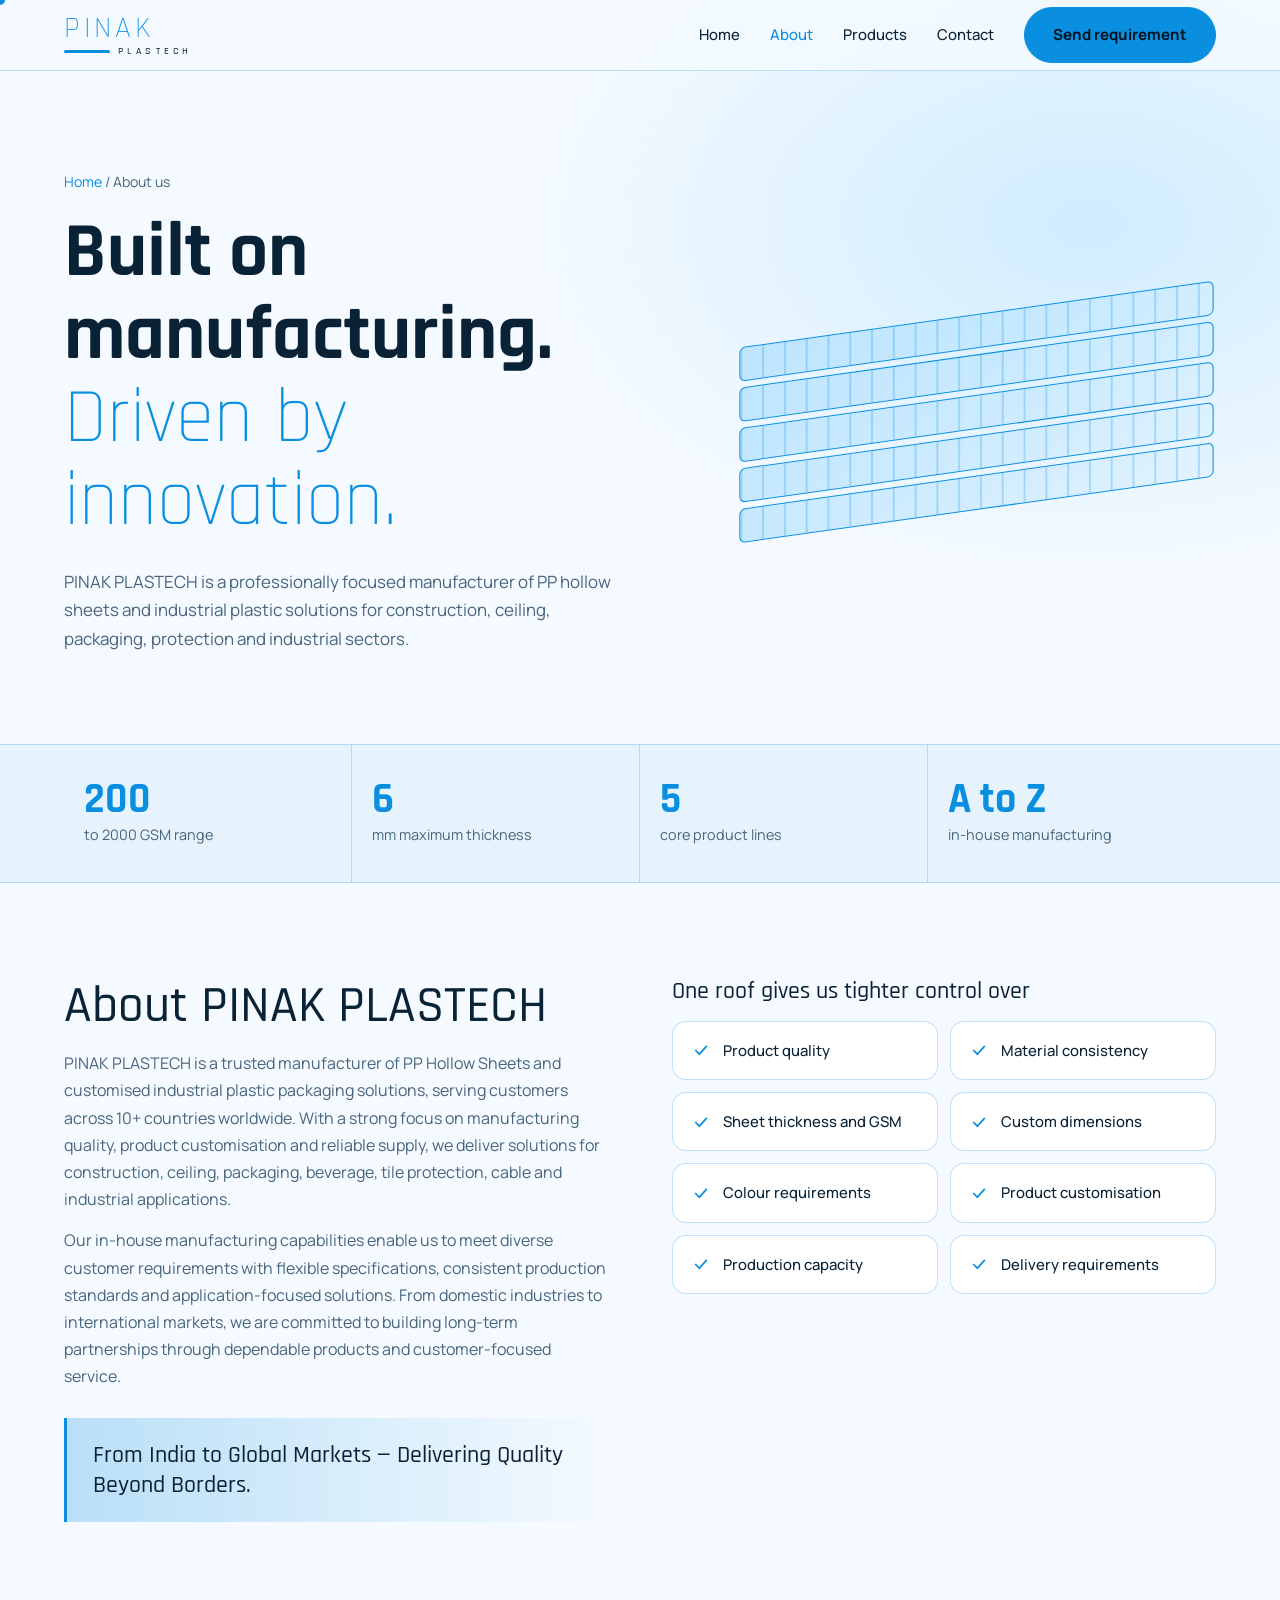
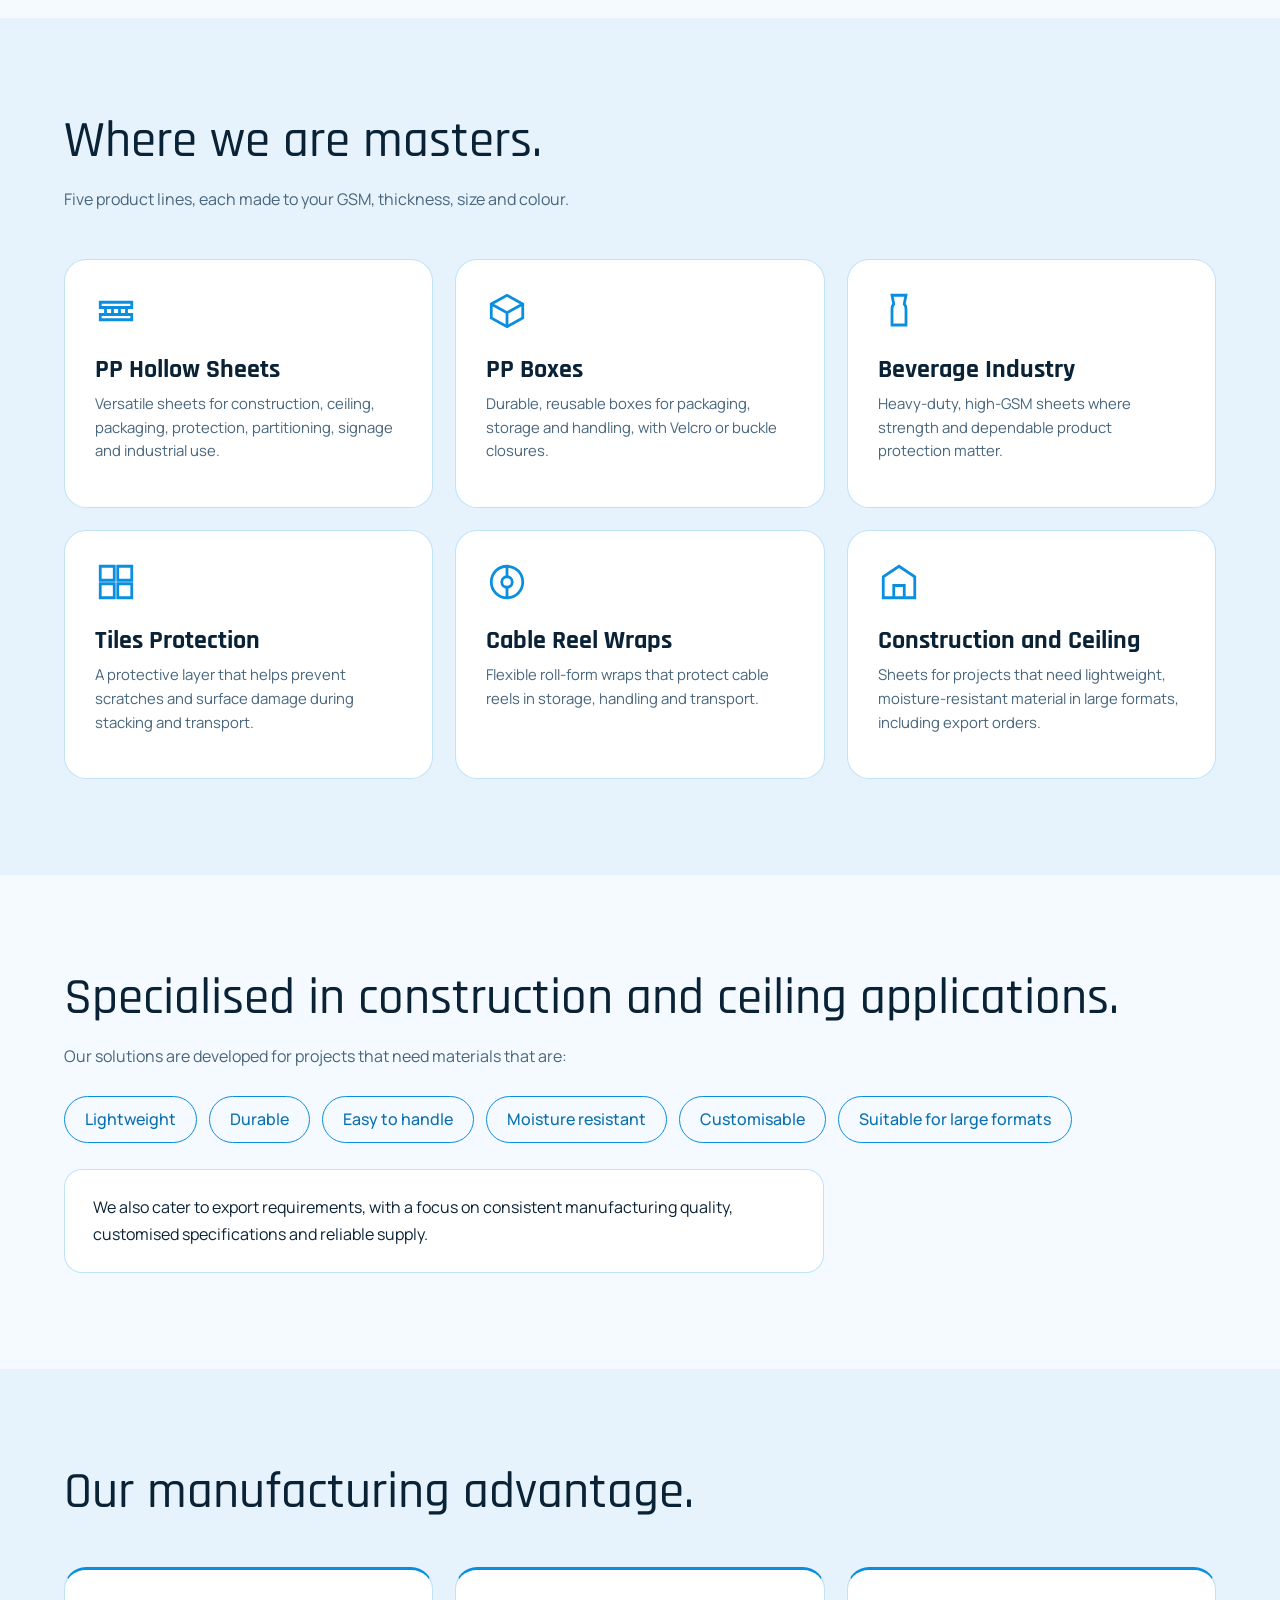
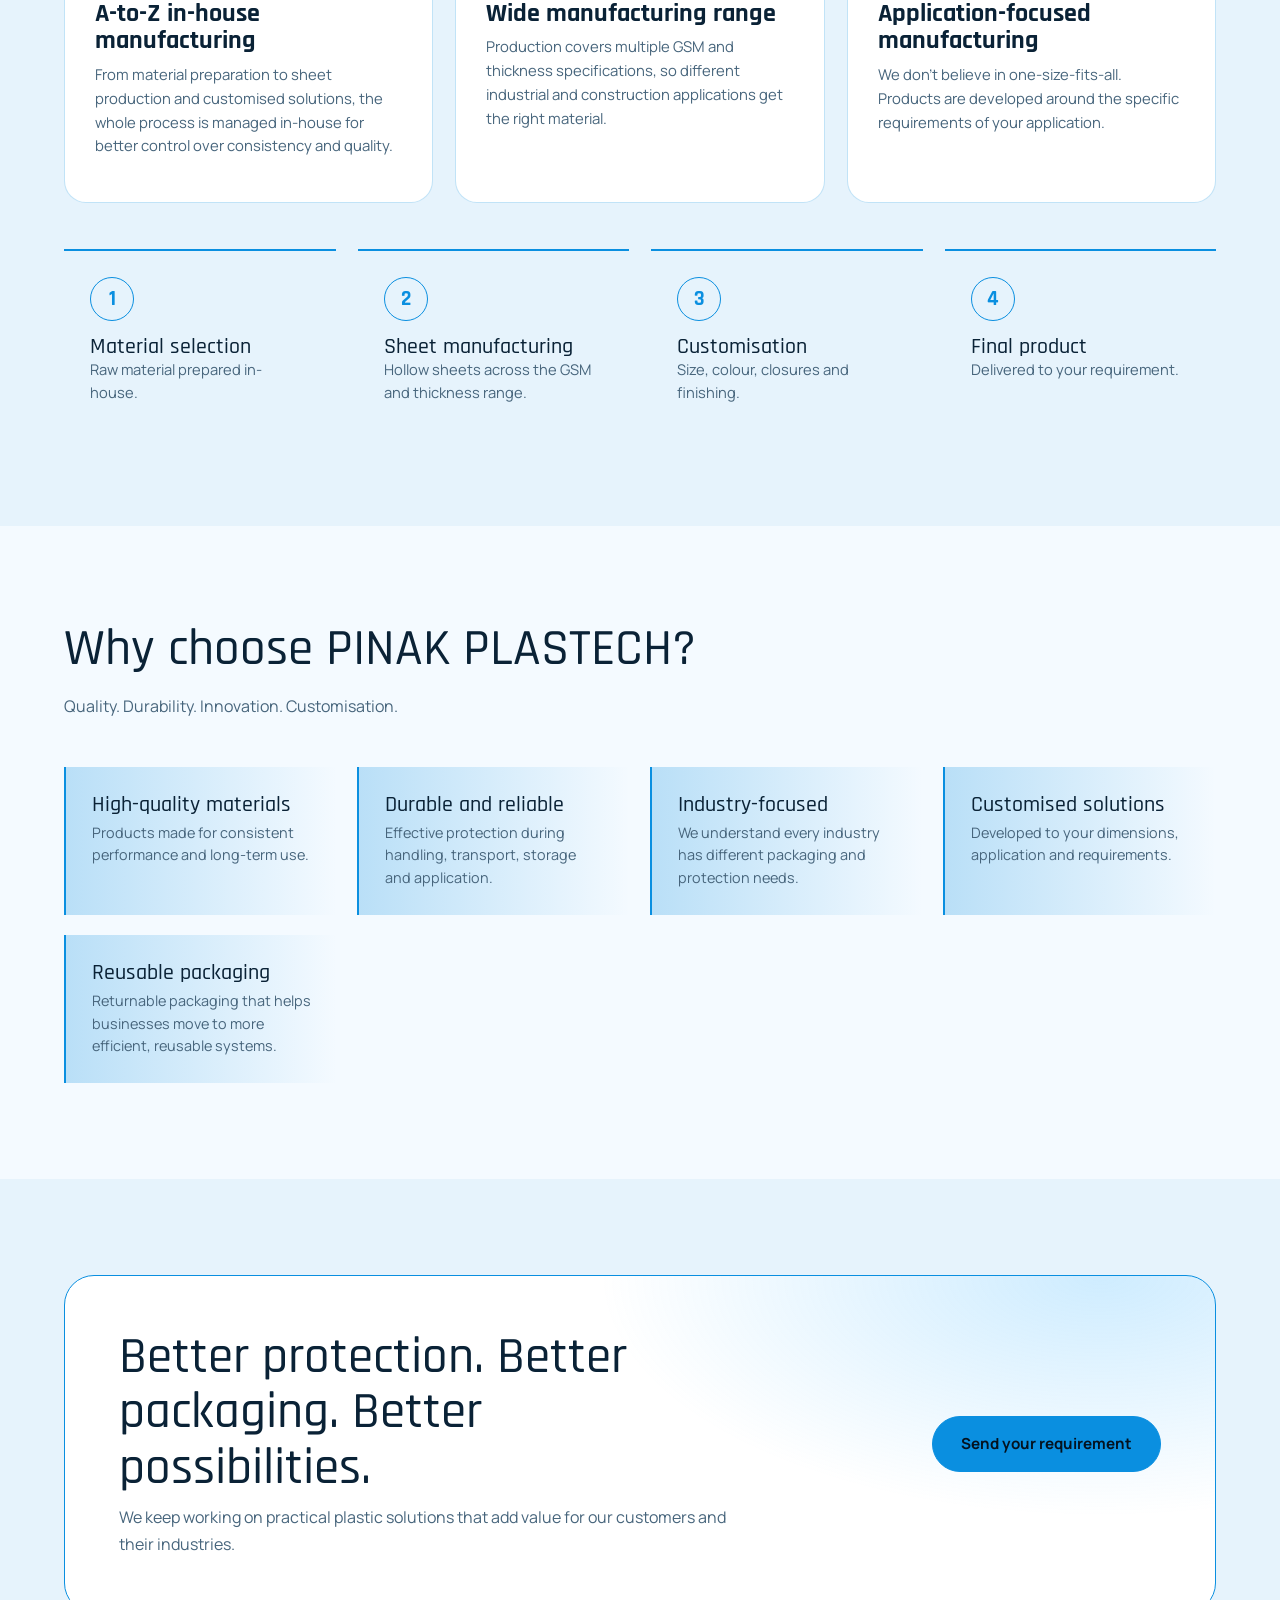
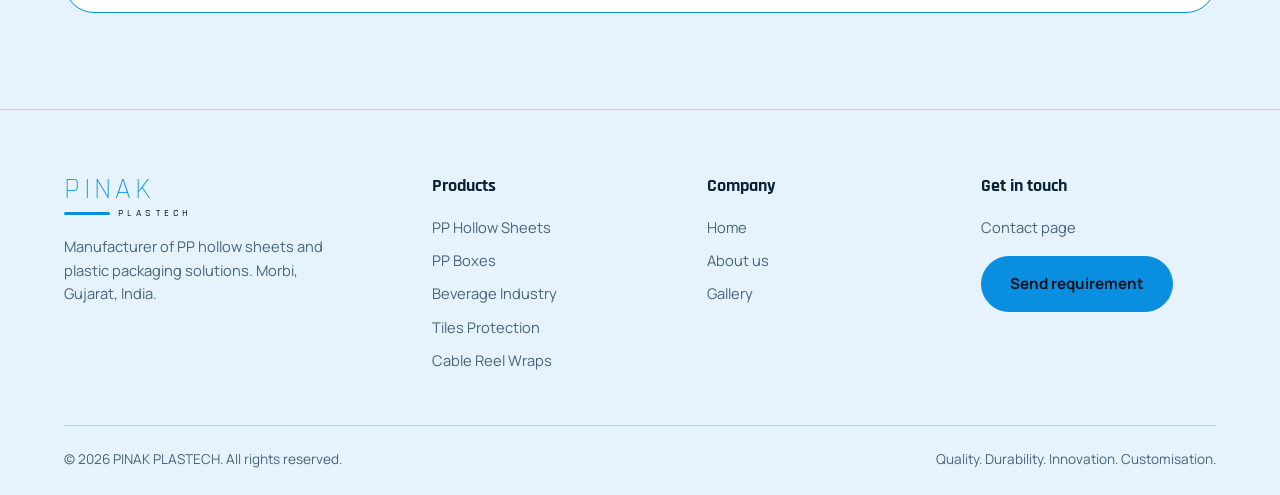
==== about.html @ 0d494948 "Add files via upload" ====
<!DOCTYPE html>
<html lang="en">
<head>
<meta charset="utf-8">
<meta name="viewport" content="width=device-width, initial-scale=1, viewport-fit=cover">
<title>About Us | Pinak Plastech</title>
<meta name="description" content="PINAK PLASTECH is an in-house manufacturer of PP hollow sheets and plastic packaging solutions from Morbi, Gujarat, India.">
<link rel="preconnect" href="https://fonts.googleapis.com">
<link rel="preconnect" href="https://fonts.gstatic.com" crossorigin>
<link href="https://fonts.googleapis.com/css2?family=Rajdhani:wght@300;500;700&family=Manrope:wght@400;500;700&display=swap" rel="stylesheet">
<style>
:root{--bg:#06121f;--bg2:#0a1c2e;--card:#0d2438;--ink:#eaf6ff;--mut:#8fb0c7;--acc:#3db4ff;--acc2:#7fd4ff;--line:rgba(61,180,255,.22);--glass:rgba(10,28,46,.72)}
@media (prefers-color-scheme:light){:root:not([data-theme="dark"]){--bg:#f4faff;--bg2:#e6f3fc;--card:#fff;--ink:#0a2236;--mut:#47657c;--acc:#0a8fe0;--acc2:#0a6fb0;--line:rgba(10,143,224,.25);--glass:rgba(244,250,255,.8)}}
:root[data-theme="light"]{--bg:#f4faff;--bg2:#e6f3fc;--card:#fff;--ink:#0a2236;--mut:#47657c;--acc:#0a8fe0;--acc2:#0a6fb0;--line:rgba(10,143,224,.25);--glass:rgba(244,250,255,.8)}
:root[data-theme="dark"]{--bg:#06121f;--bg2:#0a1c2e;--card:#0d2438;--ink:#eaf6ff;--mut:#8fb0c7;--acc:#3db4ff;--acc2:#7fd4ff;--line:rgba(61,180,255,.22);--glass:rgba(10,28,46,.72)}
:root{box-sizing:border-box;padding-top:env(safe-area-inset-top,0px);padding-bottom:env(safe-area-inset-bottom,0px)}
html{scroll-behavior:smooth;scroll-padding-top:90px;scrollbar-width:thin;scrollbar-color:var(--acc) var(--bg)}
*,*::before,*::after{box-sizing:inherit;margin:0}
body{background:var(--bg);color:var(--ink);font:400 16px/1.7 'Manrope',system-ui,sans-serif;overflow-x:hidden}
h1,h2,h3,h4,.logo{font-family:'Rajdhani','Arial Narrow',sans-serif;line-height:1.08}
a{color:inherit;text-decoration:none}
:focus-visible{outline:2px solid var(--acc);outline-offset:3px}
::-webkit-scrollbar{width:10px}::-webkit-scrollbar-track{background:var(--bg)}::-webkit-scrollbar-thumb{background:linear-gradient(var(--acc),var(--acc2));border-radius:10px;border:2px solid var(--bg)}
::selection{background:var(--acc);color:#04121f}

.wrap {
  width: 100%;
  max-width: none;
  margin: 0;
  padding: 0 5vw;

}
section{padding:96px 0}
h2{font-size:clamp(2rem,4.4vw,3.2rem);font-weight:500;margin-bottom:16px}
.lead{color:var(--mut);max-width:64ch}
.alt{background:var(--bg2)}
/* loader + cursor */
#ld{position:fixed;inset:0;z-index:200;background:var(--bg);display:grid;place-content:center;justify-items:center;gap:20px;transition:transform .6s cubic-bezier(.7,0,.2,1)}
#ld.out{transform:translateY(-100%)}
#ld .logo{font-size:3.2rem;animation:lg 1.2s ease-in-out infinite alternate}
@keyframes lg{from{opacity:.45}to{opacity:1}}
#ld .bar{width:min(240px,70vw);height:3px;background:var(--line);border-radius:3px;overflow:hidden}
#ld .bar i{display:block;height:100%;width:0;background:var(--acc);box-shadow:0 0 14px var(--acc);transition:width .2s}
body.ldg{overflow:hidden}
@media(pointer:fine){body,a,button{cursor:none}
#cd{position:fixed;top:0;left:0;pointer-events:none;z-index:300;width:10px;height:10px;border-radius:50%;background:var(--acc);transform:translate(-50%,-50%);transition:width .2s,height .2s,opacity .2s}
#cd.h{width:22px;height:22px;opacity:.55}}
@media(pointer:coarse){#cd{display:none}}
/* nav */
nav{position:fixed;top:0;left:0;right:0;z-index:50;padding-top:env(safe-area-inset-top,0px);background:var(--glass);backdrop-filter:blur(14px);border-bottom:1px solid var(--line)}
.nav{display:flex;align-items:center;justify-content:space-between;height:70px}
.logo{display:flex;flex-direction:column;font-weight:300;font-size:1.9rem;letter-spacing:.12em;color:var(--acc)}
.logo small{display:flex;align-items:center;gap:8px;font:500 .62rem 'Rajdhani';letter-spacing:.42em;color:var(--ink)}
.logo small::before{content:"";width:46px;height:3px;background:var(--acc);border-radius:2px}
.links{display:flex;gap:30px;align-items:center;font-weight:500;font-size:.93rem}
.links a:hover,.links a.cur{color:var(--acc)}
.btn{display:inline-flex;align-items:center;gap:10px;padding:14px 28px;border-radius:999px;font-weight:700;border:1px solid var(--acc);transition:.3s;font-family:inherit;font-size:.95rem}
.btn.p{background:var(--acc);color:#04121f}.btn.p:hover{box-shadow:0 0 34px var(--acc);transform:translateY(-2px)}
.links .btn.p{color:#04121f}
.burger{display:none;background:none;border:0;color:var(--ink)}
/* hero */
.hero{padding:170px 0 90px;background:radial-gradient(800px 500px at 85% 30%,rgba(61,180,255,.2),transparent 70%),var(--bg);position:relative;overflow:hidden}
.hero .wrap{display:grid;grid-template-columns:1.3fr 1fr;gap:50px;align-items:center}
.crumb{color:var(--mut);font-size:.88rem;margin-bottom:18px}.crumb a{color:var(--acc)}
h1{font-size:clamp(2.5rem,6vw,4.8rem);font-weight:700}
h1 span{display:block;font-weight:300;color:var(--acc)}
.hero p{color:var(--mut);margin-top:24px;max-width:56ch;font-size:1.06rem}
.fl{display:flex;flex-direction:column;gap:6px;transform:rotate(-8deg) skewX(-8deg)}
.fl div{height:34px;border:1px solid var(--acc);border-radius:6px;background:repeating-linear-gradient(90deg,var(--line) 0 2px,transparent 2px 22px),linear-gradient(90deg,rgba(61,180,255,.25),rgba(61,180,255,.05));animation:sl 5s ease-in-out infinite alternate}
.fl div:nth-child(2){animation-delay:-1s}.fl div:nth-child(3){animation-delay:-2s}.fl div:nth-child(4){animation-delay:-3s}.fl div:nth-child(5){animation-delay:-4s}
@keyframes sl{to{transform:translateX(26px)}}
/* stats */
.stats{padding:0;background:var(--bg2);border-block:1px solid var(--line)}
.stats .wrap{display:grid;grid-template-columns:repeat(4,1fr)}
.st{padding:34px 20px;border-right:1px solid var(--line)}.st:last-child{border:0}
.st b{font:700 2.6rem 'Rajdhani';color:var(--acc);display:block;line-height:1}.st span{color:var(--mut);font-size:.9rem}
/* who */
.two{display:grid;grid-template-columns:1fr 1fr;gap:64px;align-items:start}
.ctl{display:grid;grid-template-columns:1fr 1fr;gap:12px}
.ctl div{display:flex;align-items:center;gap:12px;padding:16px 18px;border:1px solid var(--line);border-radius:14px;background:var(--card);font-weight:500;font-size:.93rem;transition:.3s}
.ctl div:hover{border-color:var(--acc);transform:translateY(-3px)}
.ctl svg{flex:none;width:20px;height:20px;stroke:var(--acc);fill:none;stroke-width:2}
.quote{margin-top:28px;padding:22px 26px;border-left:3px solid var(--acc);background:linear-gradient(90deg,var(--line),transparent);font:500 1.5rem 'Rajdhani'}
/* cards */
.grid{display:grid;grid-template-columns:repeat(3,1fr);gap:22px;margin-top:46px}
.c{background:var(--card);border:1px solid var(--line);border-radius:22px;padding:30px;transition:.4s;position:relative;overflow:hidden}
.c:hover{transform:translateY(-6px);border-color:var(--acc)}
.c svg{width:42px;height:42px;stroke:var(--acc);fill:none;stroke-width:1.6;margin-bottom:16px}
.c h3{font-size:1.6rem;font-weight:700}.c p{color:var(--mut);font-size:.93rem;line-height:1.6;margin:8px 0 14px}
.c .k{display:inline-block;border:1px solid var(--line);border-radius:99px;padding:4px 14px;font-size:.82rem;color:var(--acc2)}
.chips{display:flex;flex-wrap:wrap;gap:12px;margin:26px 0}
.chips span{border:1px solid var(--acc);padding:9px 20px;border-radius:99px;font-weight:500;color:var(--acc2)}
.note{padding:24px 28px;border-radius:18px;border:1px solid var(--line);background:var(--card);max-width:760px}
/* adv */
.adv .c{border-top:3px solid var(--acc)}
/* flow */
.steps{display:grid;grid-template-columns:repeat(4,1fr);gap:22px;margin-top:46px}
.sp2{padding:26px;border-top:2px solid var(--acc)}
.sp2 b{display:grid;place-items:center;width:44px;height:44px;border-radius:50%;border:1px solid var(--acc);color:var(--acc);font:700 1.3rem 'Rajdhani';margin-bottom:14px}
.sp2 h3{font-size:1.35rem;font-weight:500}.sp2 p{color:var(--mut);font-size:.92rem;line-height:1.55}
/* why */
.why{display:grid;grid-template-columns:repeat(auto-fit,minmax(220px,1fr));gap:20px;margin-top:46px}
.why div{padding:26px;border-left:2px solid var(--acc);background:linear-gradient(90deg,var(--line),transparent)}
.why h3{font-size:1.35rem;font-weight:500;margin-bottom:6px}.why p{color:var(--mut);font-size:.9rem;line-height:1.55}
.band{display:flex;justify-content:space-between;align-items:center;gap:30px;flex-wrap:wrap;padding:54px;border-radius:30px;border:1px solid var(--acc);background:radial-gradient(500px 240px at 90% 0,rgba(61,180,255,.25),transparent),var(--card)}
.band h2{margin-bottom:8px;max-width:22ch}
/* footer */
footer{border-top:1px solid var(--line);background:var(--bg2);padding:64px 0 24px;color:var(--mut);font-size:.92rem}
.fg{display:grid;grid-template-columns:1.4fr 1fr 1fr 1fr;gap:40px}
.fg p{margin-top:16px;max-width:30ch;line-height:1.6}
.fg h4{font:700 1.15rem 'Rajdhani';color:var(--ink);margin-bottom:14px}
.fg a:not(.logo):not(.btn){display:block;padding:4px 0}.fg a:not(.logo):not(.btn):hover{color:var(--acc)}
.fg .btn{margin-top:12px;color:#04121f}
.fb{display:flex;justify-content:space-between;flex-wrap:wrap;gap:10px;border-top:1px solid var(--line);margin-top:48px;padding-top:22px;font-size:.85rem}
.rv{opacity:0;transform:translateY(22px);transition:.9s cubic-bezier(.2,.7,.2,1)}.rv.on{opacity:1;transform:none}
@media(max-width:900px){
.links{position:fixed;top:70px;left:0;right:0;flex-direction:column;background:var(--bg);padding:26px;border-bottom:1px solid var(--line);transform:translateY(-130%);transition:.4s}
.links.open{transform:none}.burger{display:block}
.hero .wrap,.two{grid-template-columns:1fr;gap:36px}.hero{padding:130px 0 60px}.fl{display:none}
.stats .wrap{grid-template-columns:1fr 1fr}.st:nth-child(2){border-right:0}.st:nth-child(-n+2){border-bottom:1px solid var(--line)}
.grid{grid-template-columns:1fr 1fr}.steps{grid-template-columns:1fr 1fr}.fg{grid-template-columns:1fr 1fr}
section{padding:70px 0}.band{padding:32px 24px}}
@media(max-width:560px){.grid,.steps,.fg,.ctl{grid-template-columns:1fr}}
@media(prefers-reduced-motion:reduce){*{animation:none!important;transition:none!important}.rv{opacity:1;transform:none}}
</style>
</head>
<body class="ldg">
<div id="ld"><div class="logo">PINAK<small>PLASTECH</small></div><div class="bar"><i id="lb"></i></div></div>
<div id="cd"></div>
<nav><div class="wrap nav">
<a href="index.html" class="logo" aria-label="Pinak Plastech home">PINAK<small>PLASTECH</small></a>
<button class="burger" id="bg" aria-label="Menu"><svg width="28" height="28" viewBox="0 0 24 24" fill="none" stroke="currentColor" stroke-width="2"><path d="M3 6h18M3 12h18M3 18h18"/></svg></button>
<div class="links" id="lk"><a href="index.html">Home</a><a class="cur" href="about.html">About</a><a href="product.html">Products</a><a href="contact.html">Contact</a><a class="btn p" href="contact.html">Send requirement</a></div>
</div></nav>

<header class="hero"><div class="wrap">
<div>
<div class="crumb"><a href="index.html">Home</a> / About us</div>
<h1>Built on manufacturing.<span>Driven by innovation.</span></h1>
<p>PINAK PLASTECH is a professionally focused manufacturer of PP hollow sheets and industrial plastic solutions for construction, ceiling, packaging, protection and industrial sectors.</p>
</div>
<div class="fl" aria-hidden="true"><div></div><div></div><div></div><div></div><div></div></div>
</div></header>


<div class="stats"><div class="wrap">
    <div class="st"><b data-n="200">200</b><span>to 2000 GSM range</span></div>
<div class="st"><b data-n="6">6</b><span>mm maximum thickness</span></div>
<div class="st"><b data-n="5">5</b><span>core product lines</span></div>
<div class="st"><b>A to Z</b><span>in-house manufacturing</span></div>
</div></div>


<section id="who"><div class="wrap two">
<div class="rv">
<h2>About PINAK PLASTECH</h2>
<p class="lead">PINAK PLASTECH is a trusted manufacturer of PP Hollow Sheets and customised industrial plastic packaging solutions, serving customers across 10+ countries worldwide. With a strong focus on manufacturing quality, product customisation and reliable supply, we deliver solutions for construction, ceiling, packaging, beverage, tile protection, cable and industrial applications.</p>
<p class="lead" style="margin-top:14px">Our in-house manufacturing capabilities enable us to meet diverse customer requirements with flexible specifications, consistent production standards and application-focused solutions. From domestic industries to international markets, we are committed to building long-term partnerships through dependable products and customer-focused service.</p>
<div class="quote">From India to Global Markets — Delivering Quality Beyond Borders.</div>
</div>
<div class="rv">
<h3 style="font-size:1.5rem;font-weight:500;margin-bottom:16px">One roof gives us tighter control over</h3>
<div class="ctl">
<div><svg viewBox="0 0 24 24"><path d="M5 12l5 5 9-10"/></svg>Product quality</div>
<div><svg viewBox="0 0 24 24"><path d="M5 12l5 5 9-10"/></svg>Material consistency</div>
<div><svg viewBox="0 0 24 24"><path d="M5 12l5 5 9-10"/></svg>Sheet thickness and GSM</div>
<div><svg viewBox="0 0 24 24"><path d="M5 12l5 5 9-10"/></svg>Custom dimensions</div>
<div><svg viewBox="0 0 24 24"><path d="M5 12l5 5 9-10"/></svg>Colour requirements</div>
<div><svg viewBox="0 0 24 24"><path d="M5 12l5 5 9-10"/></svg>Product customisation</div>
<div><svg viewBox="0 0 24 24"><path d="M5 12l5 5 9-10"/></svg>Production capacity</div>
<div><svg viewBox="0 0 24 24"><path d="M5 12l5 5 9-10"/></svg>Delivery requirements</div>
</div></div>
</div></section>

<section class="alt" id="master"><div class="wrap">
<h2 class="rv">Where we are masters.</h2>
<p class="lead rv">Five product lines, each made to your GSM, thickness, size and colour.</p>
<div class="grid">
<article class="c rv"><svg viewBox="0 0 24 24"><path d="M3 7h18v3H3zM3 14h18v3H3zM6 10v4M10 10v4M14 10v4M18 10v4"/></svg><h3>PP Hollow Sheets</h3><p>Versatile sheets for construction, ceiling, packaging, protection, partitioning, signage and industrial use.</p></article>
<article class="c rv"><svg viewBox="0 0 24 24"><path d="M3 8l9-5 9 5v8l-9 5-9-5zM3 8l9 5 9-5M12 13v8"/></svg><h3>PP Boxes</h3><p>Durable, reusable boxes for packaging, storage and handling, with Velcro or buckle closures.</p></article>
<article class="c rv"><svg viewBox="0 0 24 24"><path d="M8 3h8l-1 5a4 4 0 011 3v9H8v-9a4 4 0 011-3z"/></svg><h3>Beverage Industry</h3><p>Heavy-duty, high-GSM sheets where strength and dependable product protection matter.</p></article>
<article class="c rv"><svg viewBox="0 0 24 24"><path d="M3 3h8v8H3zM13 3h8v8h-8zM3 13h8v8H3zM13 13h8v8h-8z"/></svg><h3>Tiles Protection</h3><p>A protective layer that helps prevent scratches and surface damage during stacking and transport.</p></article>
<article class="c rv"><svg viewBox="0 0 24 24"><circle cx="12" cy="12" r="9"/><circle cx="12" cy="12" r="3"/><path d="M12 3v6M12 15v6"/></svg><h3>Cable Reel Wraps</h3><p>Flexible roll-form wraps that protect cable reels in storage, handling and transport.</p></article>
<article class="c rv"><svg viewBox="0 0 24 24"><path d="M3 21V9l9-6 9 6v12zM9 21v-7h6v7"/></svg><h3>Construction and Ceiling</h3><p>Sheets for projects that need lightweight, moisture-resistant material in large formats, including export orders.</p></article>
</div></div></section>

<section id="construction"><div class="wrap">
<h2 class="rv">Specialised in construction and ceiling applications.</h2>
<p class="lead rv">Our solutions are developed for projects that need materials that are:</p>
<div class="chips rv"><span>Lightweight</span><span>Durable</span><span>Easy to handle</span><span>Moisture resistant</span><span>Customisable</span><span>Suitable for large formats</span></div>
<div class="note rv">We also cater to export requirements, with a focus on consistent manufacturing quality, customised specifications and reliable supply.</div>
</div></section>

<section class="alt adv"><div class="wrap">
<h2 class="rv">Our manufacturing advantage.</h2>
<div class="grid">
<article class="c rv"><h3>A-to-Z in-house manufacturing</h3><p>From material preparation to sheet production and customised solutions, the whole process is managed in-house for better control over consistency and quality.</p></article>
<article class="c rv"><h3>Wide manufacturing range</h3><p>Production covers multiple GSM and thickness specifications, so different industrial and construction applications get the right material.</p></article>
<article class="c rv"><h3>Application-focused manufacturing</h3><p>We don't believe in one-size-fits-all. Products are developed around the specific requirements of your application.</p></article>
</div>
<div class="steps">
<div class="sp2 rv"><b>1</b><h3>Material selection</h3><p>Raw material prepared in-house.</p></div>
<div class="sp2 rv"><b>2</b><h3>Sheet manufacturing</h3><p>Hollow sheets across the GSM and thickness range.</p></div>
<div class="sp2 rv"><b>3</b><h3>Customisation</h3><p>Size, colour, closures and finishing.</p></div>
<div class="sp2 rv"><b>4</b><h3>Final product</h3><p>Delivered to your requirement.</p></div>
</div></div></section>

<section id="why"><div class="wrap">
<h2 class="rv">Why choose PINAK PLASTECH?</h2>
<p class="lead rv">Quality. Durability. Innovation. Customisation.</p>
<div class="why">
<div class="rv"><h3>High-quality materials</h3><p>Products made for consistent performance and long-term use.</p></div>
<div class="rv"><h3>Durable and reliable</h3><p>Effective protection during handling, transport, storage and application.</p></div>
<div class="rv"><h3>Industry-focused</h3><p>We understand every industry has different packaging and protection needs.</p></div>
<div class="rv"><h3>Customised solutions</h3><p>Developed to your dimensions, application and requirements.</p></div>
<div class="rv"><h3>Reusable packaging</h3><p>Returnable packaging that helps businesses move to more efficient, reusable systems.</p></div>
</div></div></section>

<section class="alt"><div class="wrap"><div class="band rv">
<div><h2>Better protection. Better packaging. Better possibilities.</h2><p class="lead">We keep working on practical plastic solutions that add value for our customers and their industries.</p></div>
<a class="btn p" href="contact.html">Send your requirement</a></div></div></section>

<footer><div class="wrap">
<div class="fg">
<div><a href="index.html" class="logo">PINAK<small>PLASTECH</small></a><p>Manufacturer of PP hollow sheets and plastic packaging solutions. Morbi, Gujarat, India.</p></div>
<div><h4>Products</h4><a href="index.html#products">PP Hollow Sheets</a><a href="index.html#products">PP Boxes</a><a href="index.html#products">Beverage Industry</a><a href="index.html#products">Tiles Protection</a><a href="index.html#products">Cable Reel Wraps</a></div>
<div><h4>Company</h4><a href="index.html">Home</a><a href="about.html">About us</a><a href="index.html#gallery">Gallery</a></div>
<div><h4>Get in touch</h4><a href="contact.html">Contact page</a><a class="btn p" href="contact.html">Send requirement</a></div>
</div>
<div class="fb"><span>© 2026 PINAK PLASTECH. All rights reserved.</span><span>Quality. Durability. Innovation. Customisation.</span></div>
</div></footer>

<script>
const lk=document.getElementById('lk');document.getElementById('bg').onclick=()=>lk.classList.toggle('open');
(function(){const lb=document.getElementById('lb'),ld=document.getElementById('ld');let v=0,done=false,t0=Date.now();
const iv=setInterval(()=>{v=Math.min(v+(done?20:Math.random()*9+4),done?100:90);lb.style.width=v+'%';
if(v>=100&&Date.now()-t0>700){clearInterval(iv);ld.classList.add('out');document.body.classList.remove('ldg');setTimeout(()=>ld.remove(),700)}},40);
addEventListener('load',()=>done=true);setTimeout(()=>done=true,5000);
const cd=document.getElementById('cd');addEventListener('pointermove',e=>{cd.style.left=e.clientX+'px';cd.style.top=e.clientY+'px'});
document.querySelectorAll('a,button,.c,.ctl div').forEach(el=>{el.addEventListener('pointerenter',()=>cd.classList.add('h'));el.addEventListener('pointerleave',()=>cd.classList.remove('h'))});})();
const io=new IntersectionObserver(es=>es.forEach(e=>{if(e.isIntersecting){e.target.classList.add('on');io.unobserve(e.target)}}),{threshold:.12});
document.querySelectorAll('.rv').forEach(el=>io.observe(el));

// reveal + counters
document.querySelectorAll('.rv').forEach(el=>io.observe(el));
const co=new IntersectionObserver(es=>es.forEach(e=>{if(!e.isIntersecting)return;const el=e.target,n=+el.dataset.n;let t=0;const s=()=>{t+=n/50;el.textContent=Math.min(Math.round(t),n);if(t<n)requestAnimationFrame(s)};s();co.unobserve(el)}),{threshold:.6});
document.querySelectorAll('[data-n]').forEach(el=>co.observe(el));
</script>
</body>
</html>
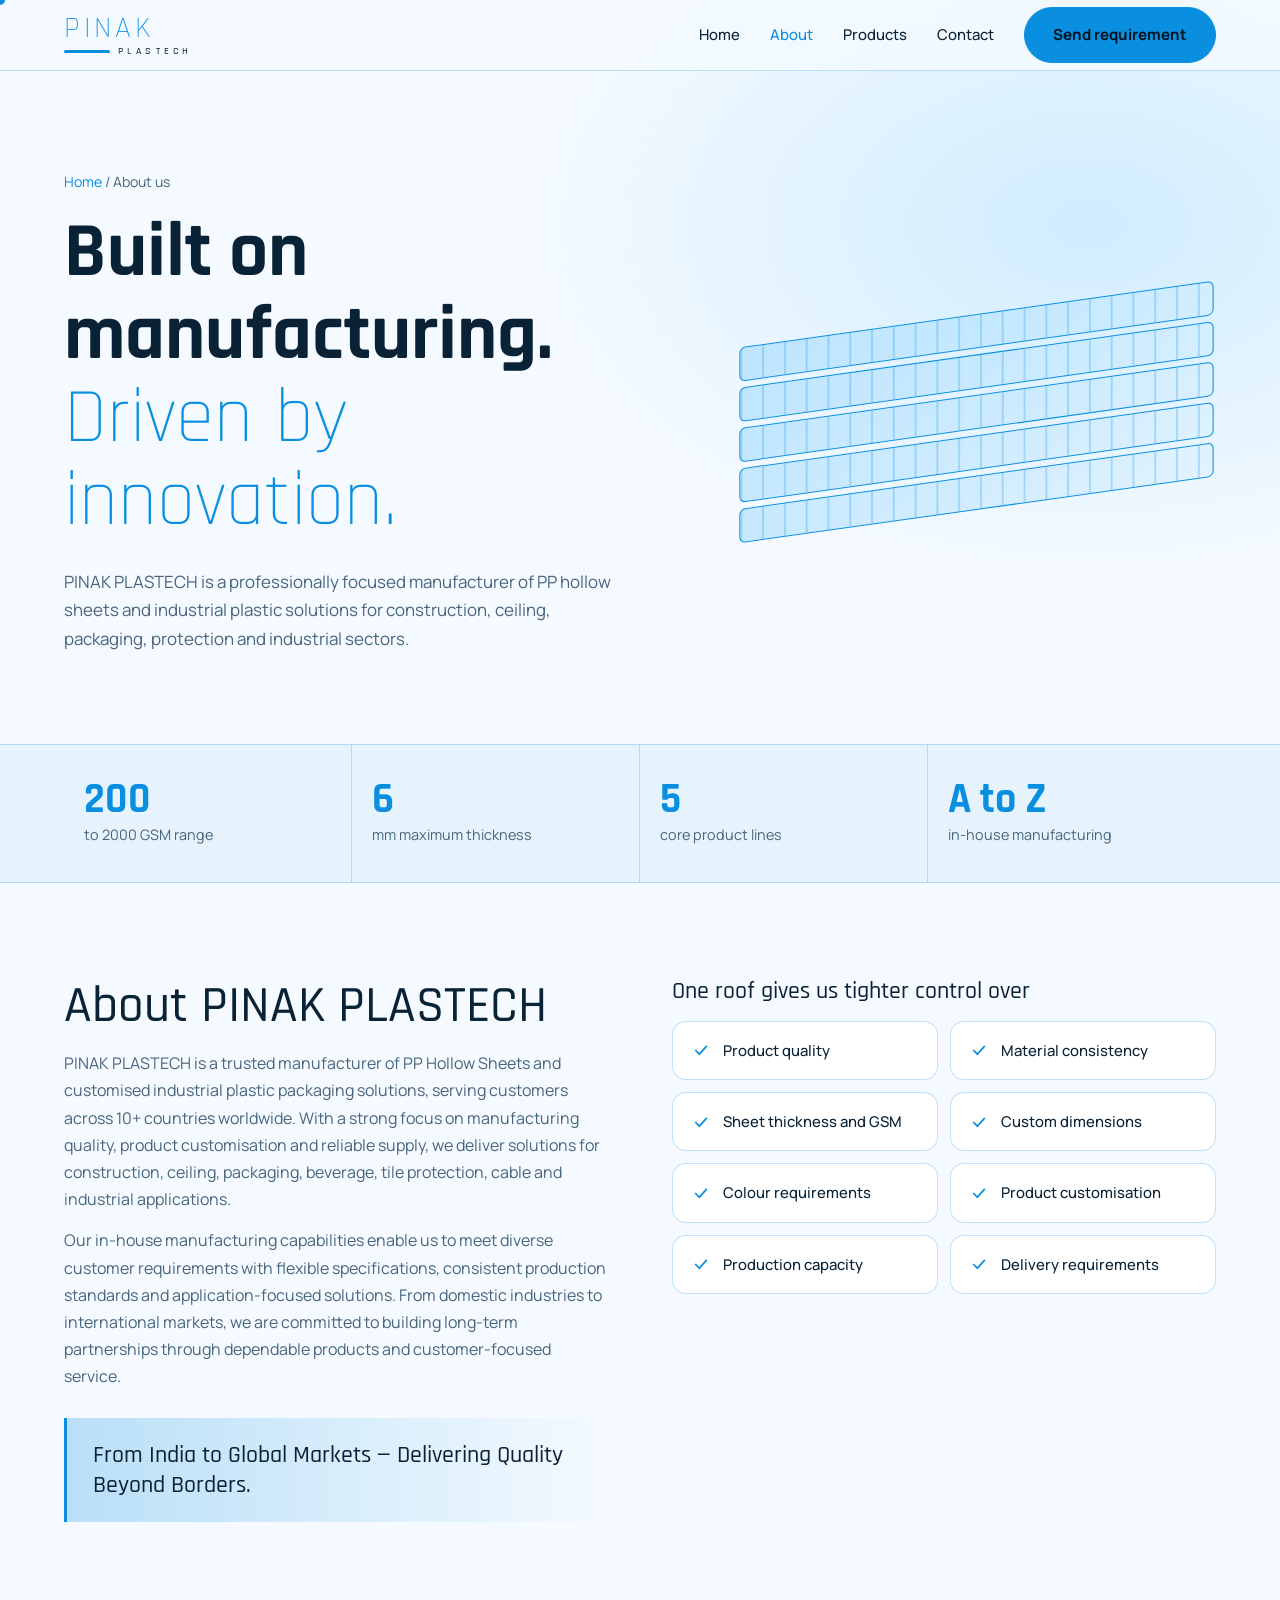
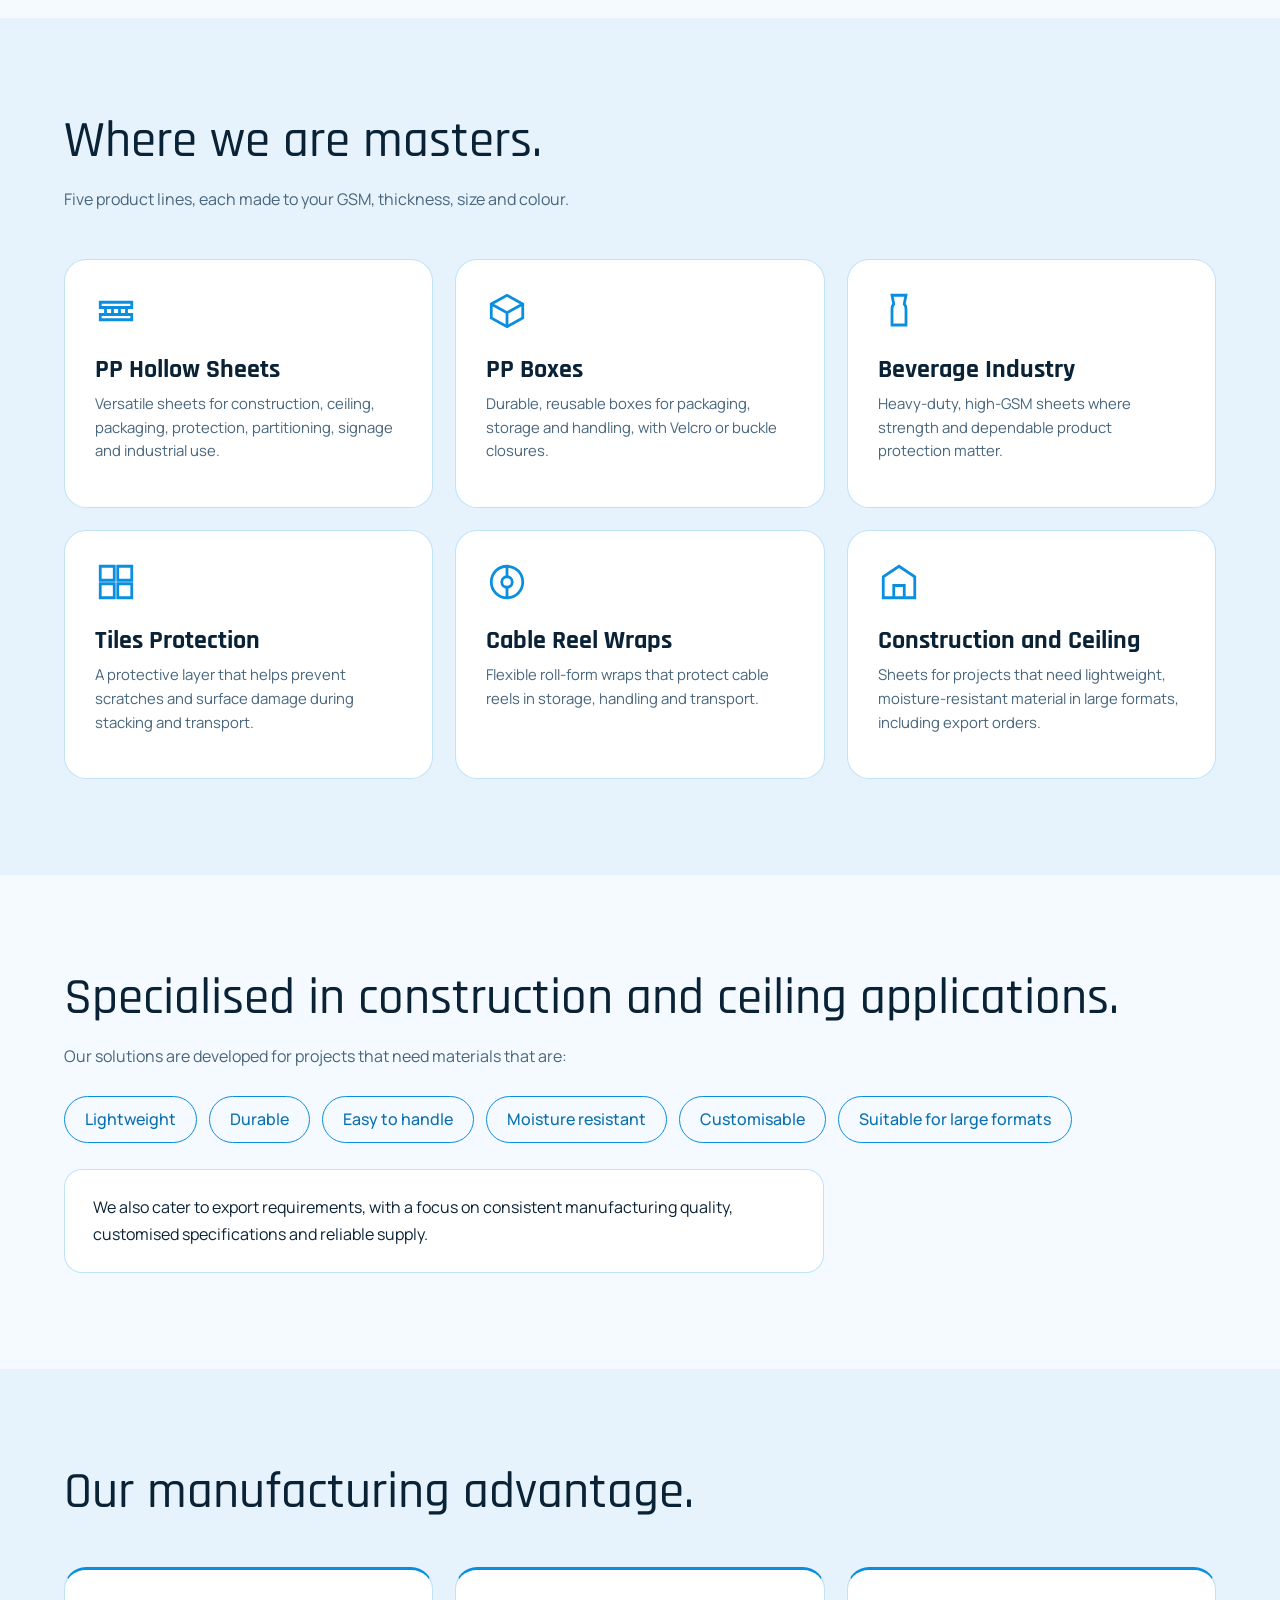
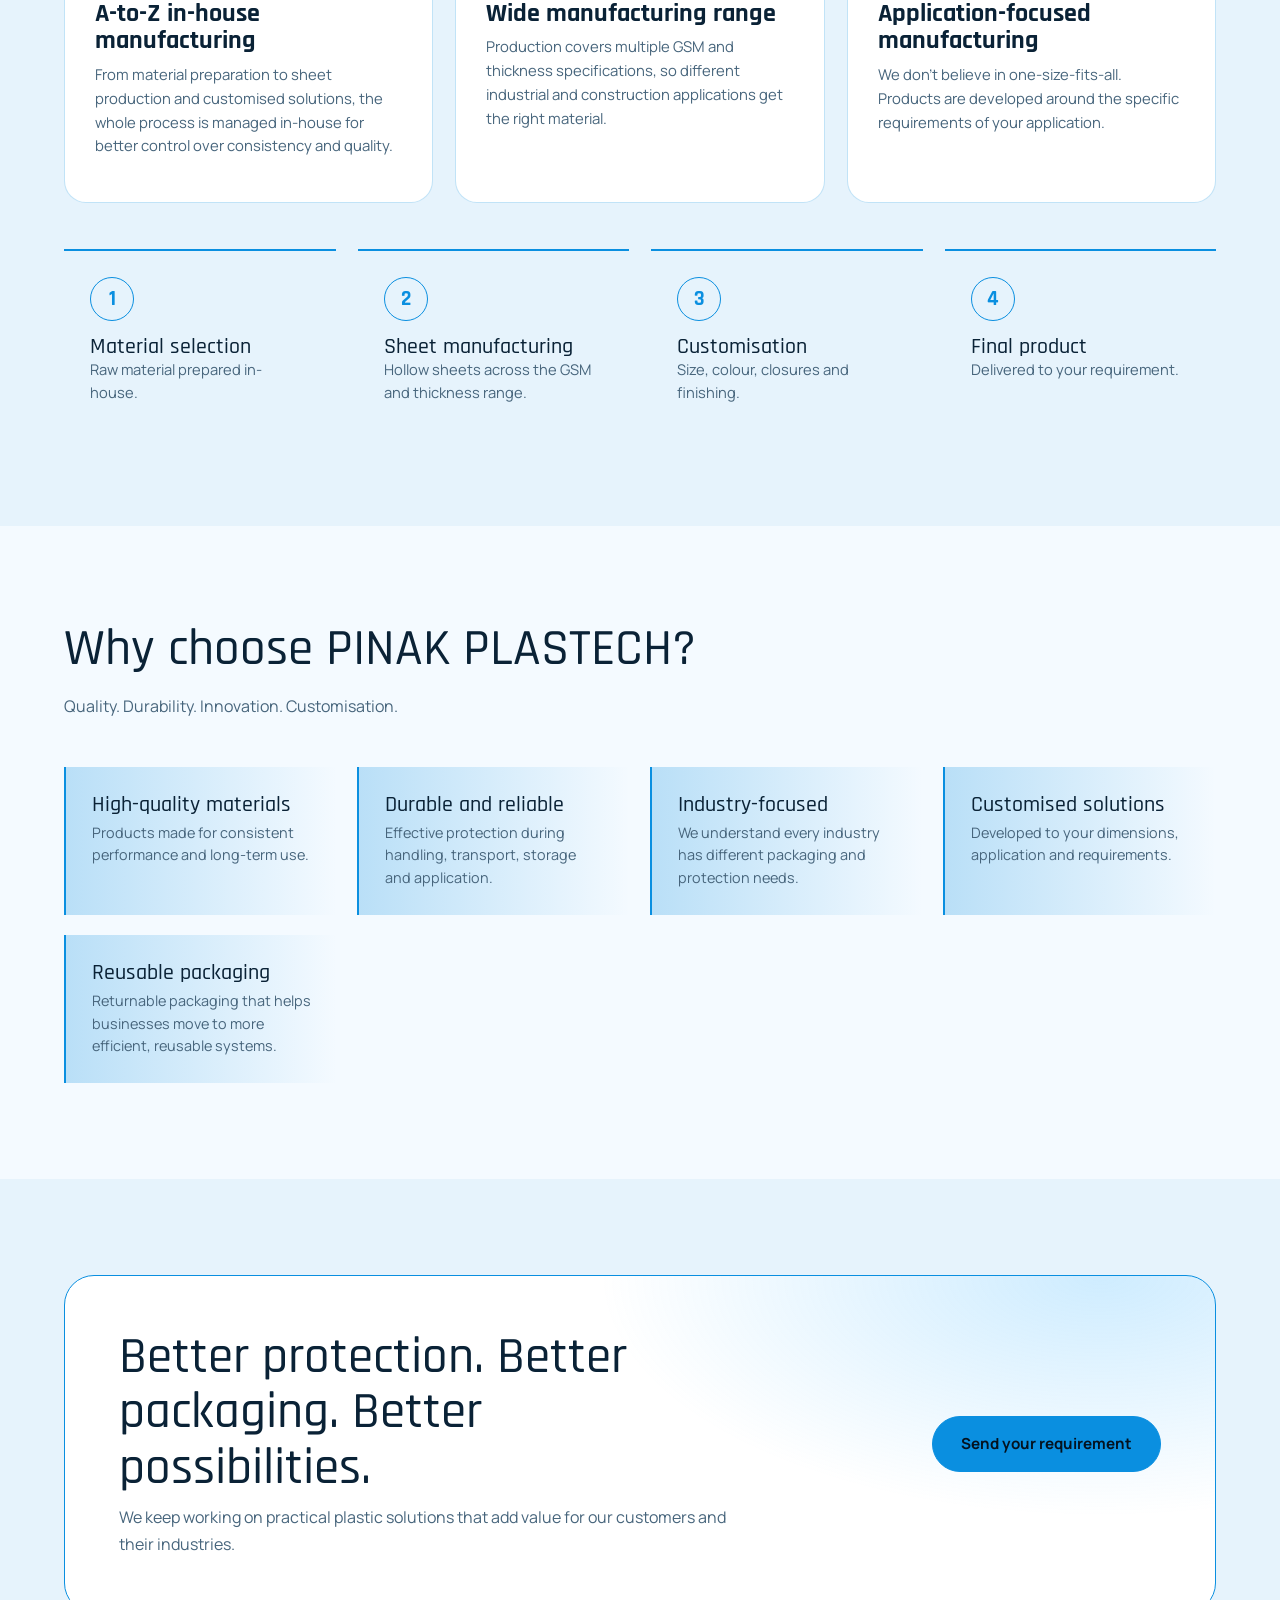
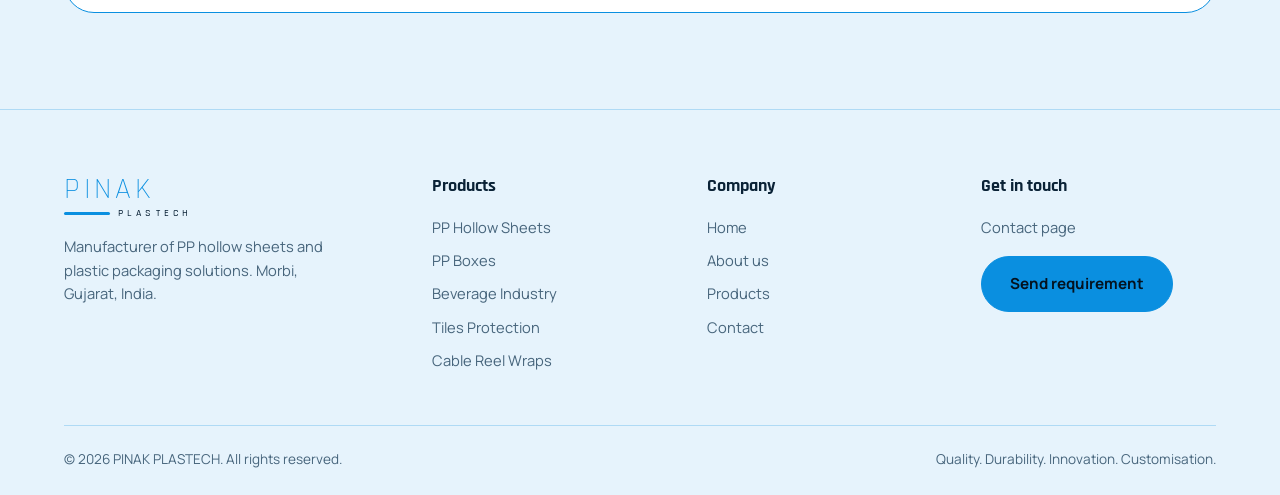
==== commit cabb53db: "sample" ====
--- a/about.html
+++ b/about.html
@@ -224,7 +224,7 @@
 <div class="fg">
 <div><a href="index.html" class="logo">PINAK<small>PLASTECH</small></a><p>Manufacturer of PP hollow sheets and plastic packaging solutions. Morbi, Gujarat, India.</p></div>
 <div><h4>Products</h4><a href="index.html#products">PP Hollow Sheets</a><a href="index.html#products">PP Boxes</a><a href="index.html#products">Beverage Industry</a><a href="index.html#products">Tiles Protection</a><a href="index.html#products">Cable Reel Wraps</a></div>
-<div><h4>Company</h4><a href="index.html">Home</a><a href="about.html">About us</a><a href="index.html#gallery">Gallery</a></div>
+<div><h4>Company</h4><a href="index.html">Home</a><a href="about.html">About us</a><a href="products.html">Products</a><a href="contact.html">Contact</a></div>
 <div><h4>Get in touch</h4><a href="contact.html">Contact page</a><a class="btn p" href="contact.html">Send requirement</a></div>
 </div>
 <div class="fb"><span>© 2026 PINAK PLASTECH. All rights reserved.</span><span>Quality. Durability. Innovation. Customisation.</span></div>
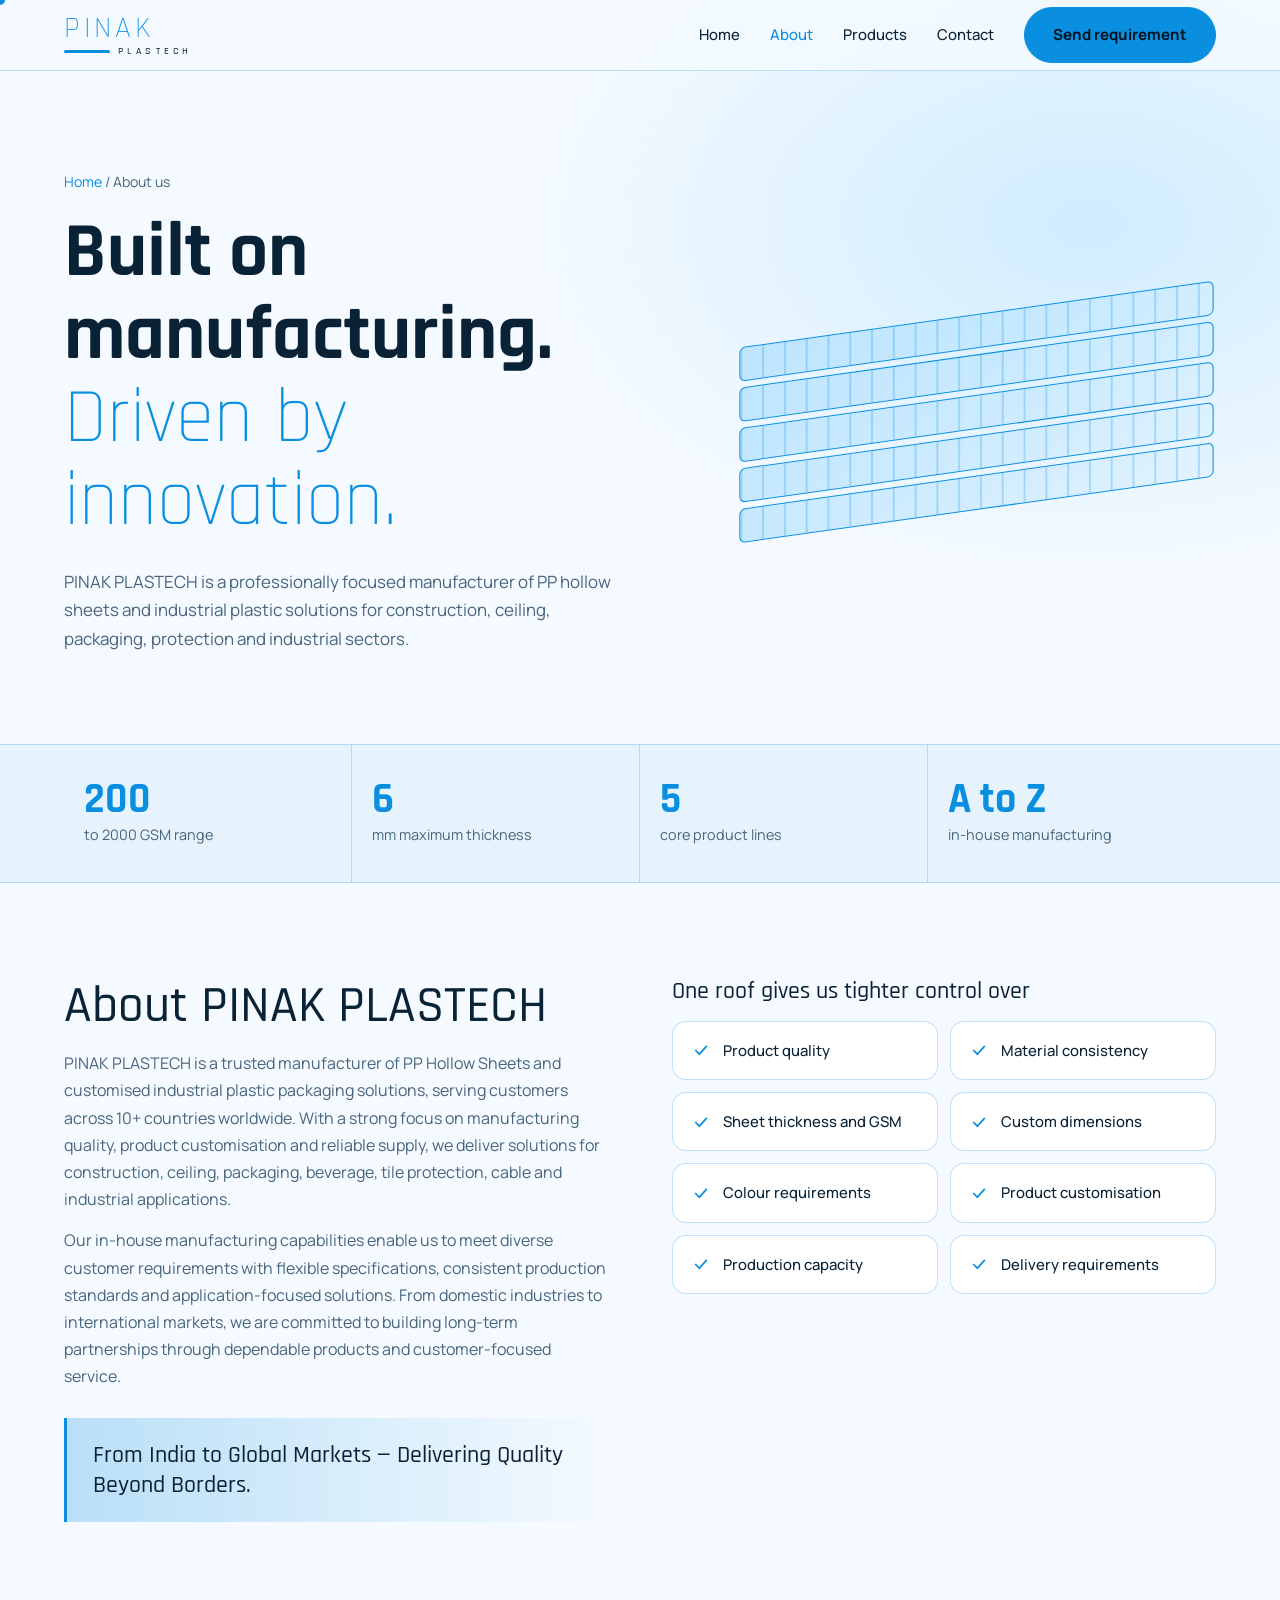
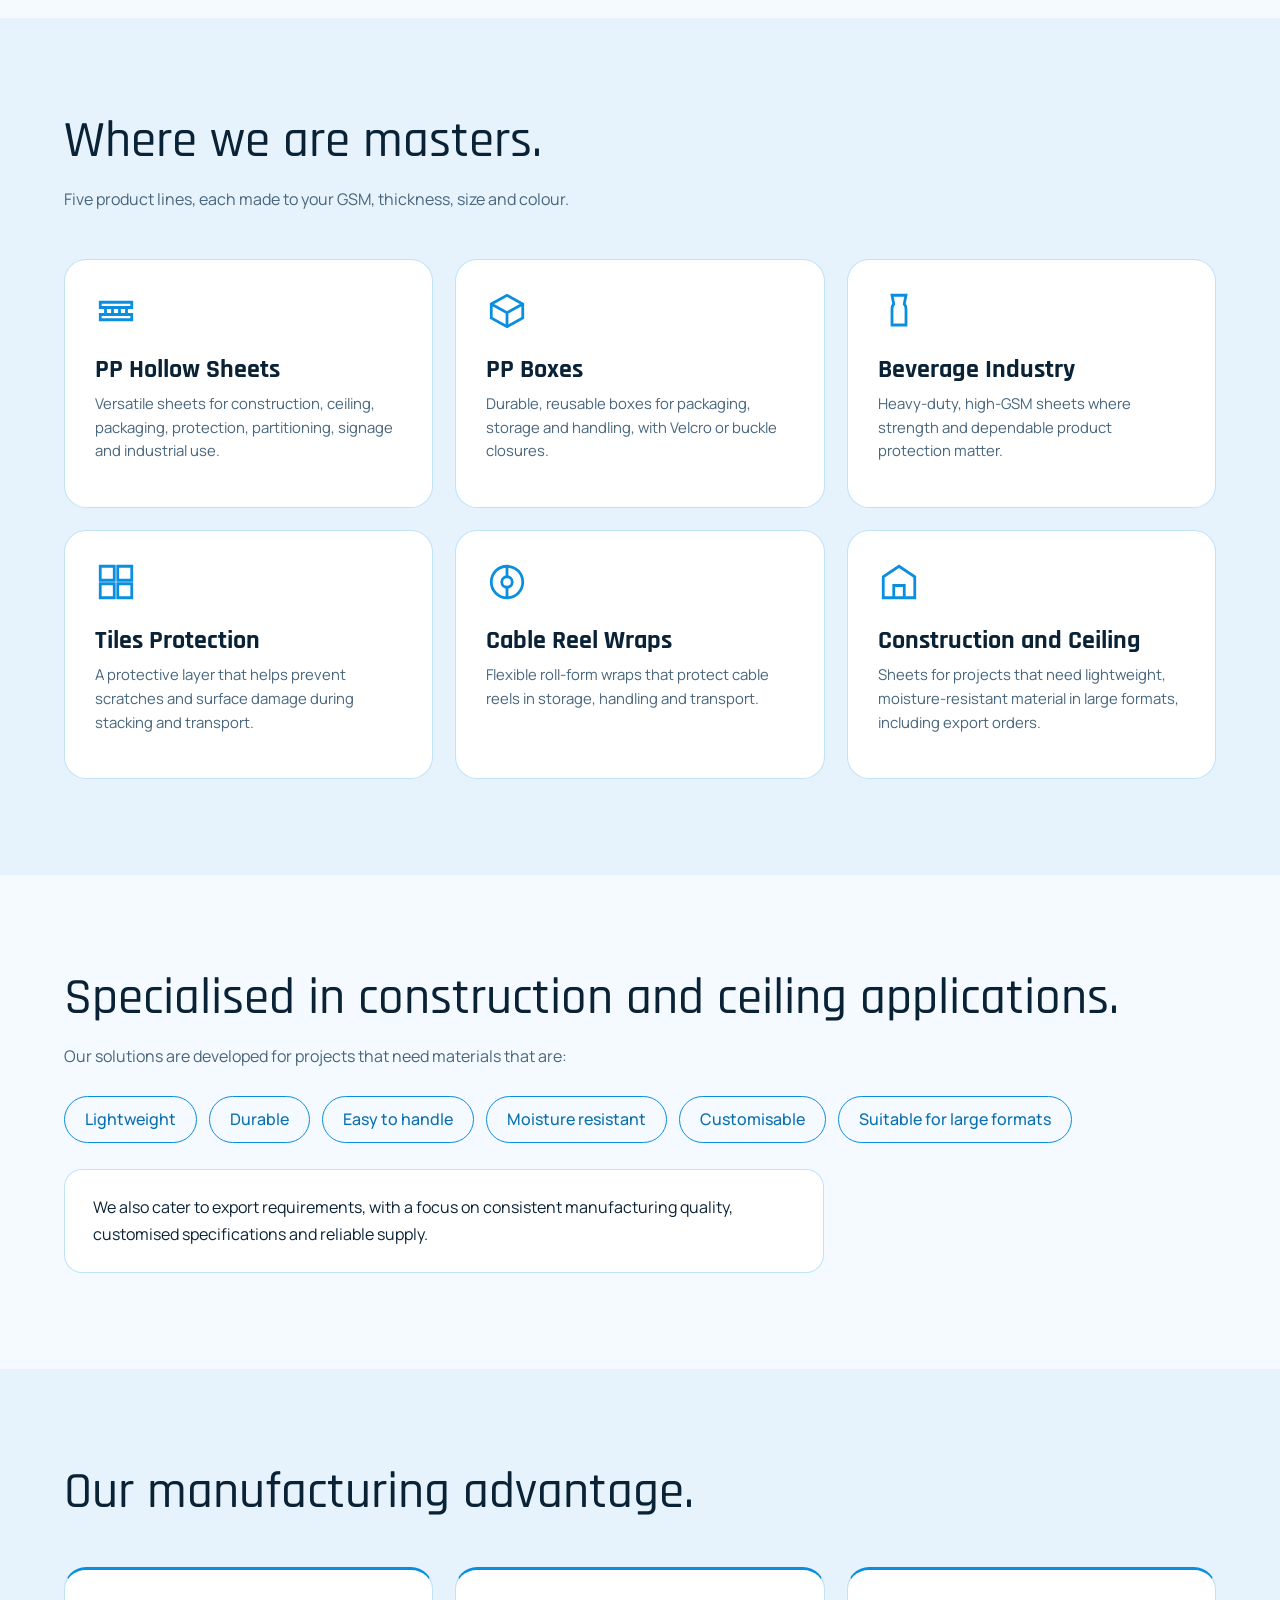
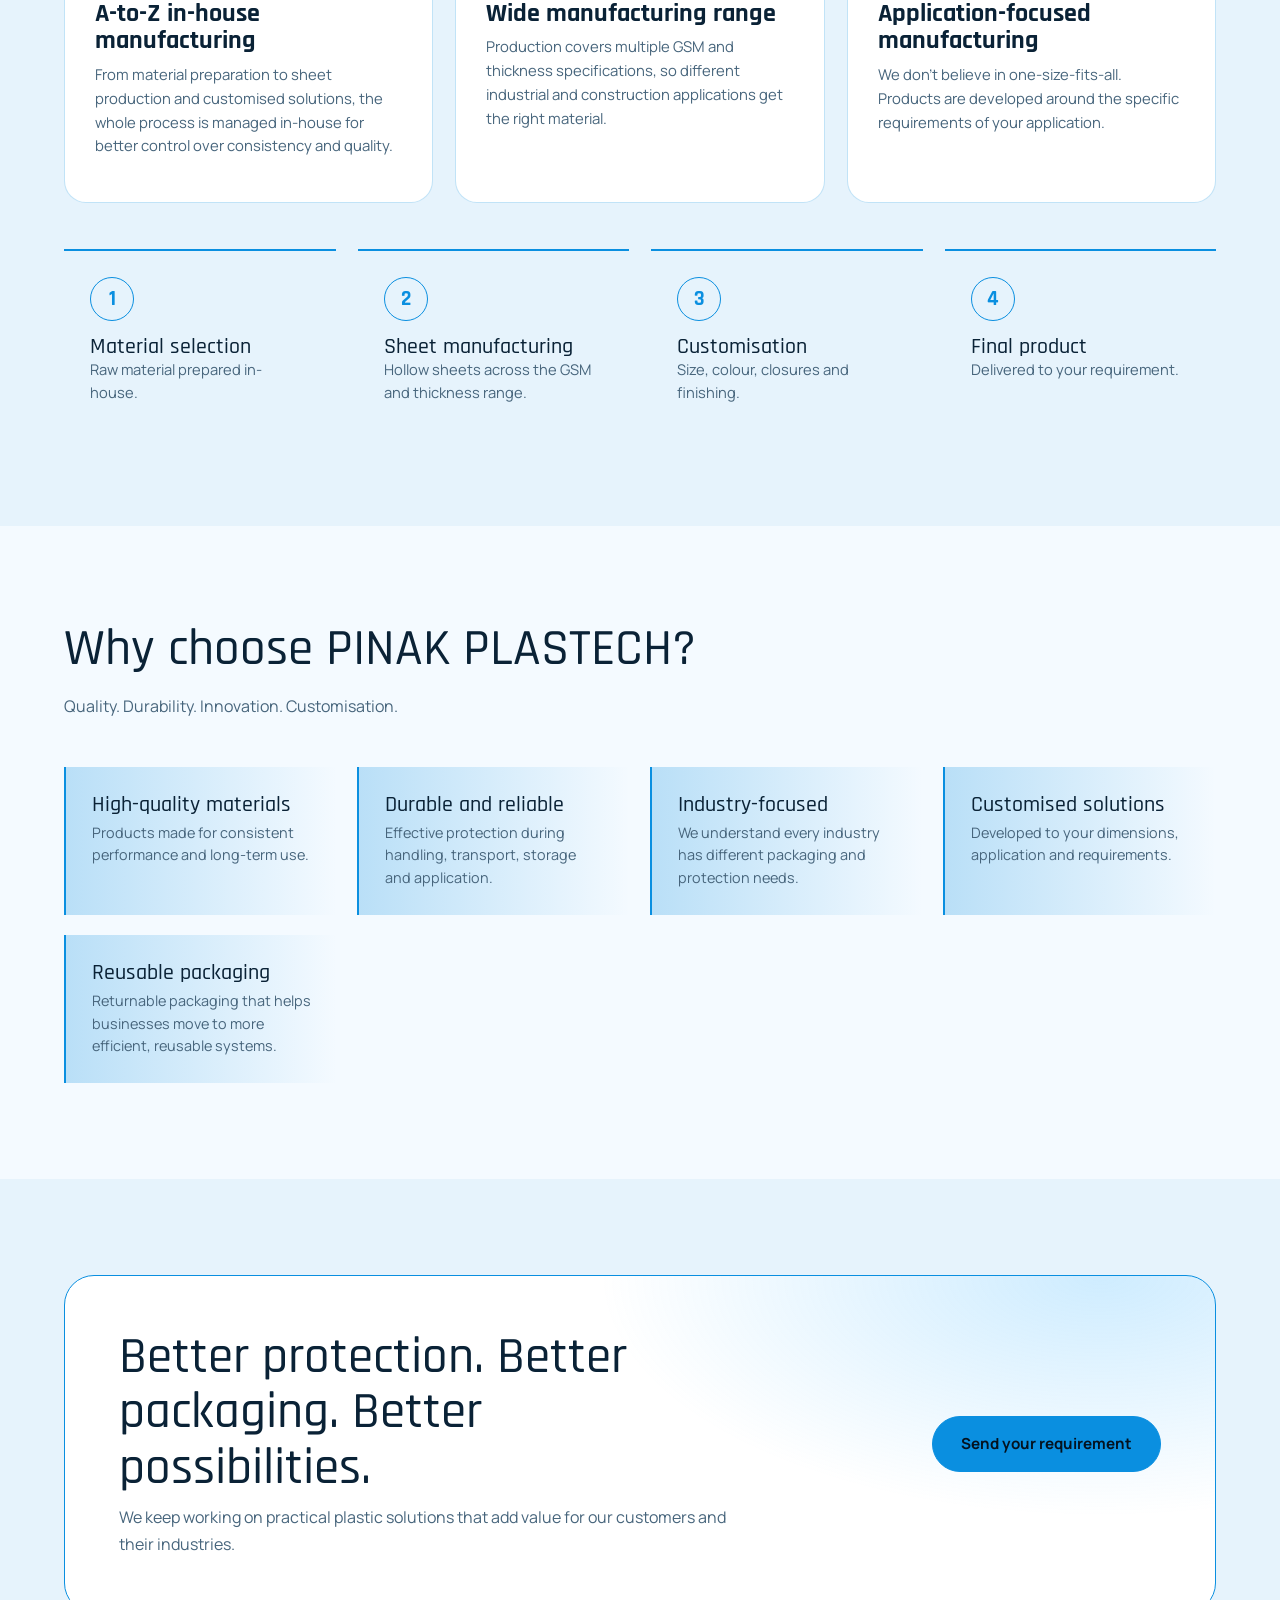
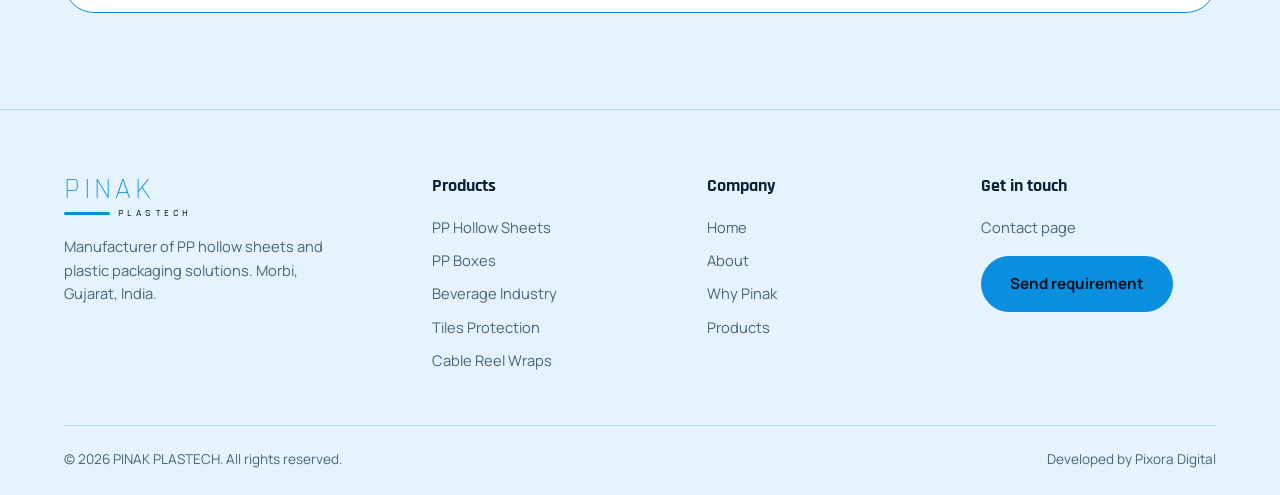
==== commit 584513f1: "Corrected all the urls" ====
--- a/about.html
+++ b/about.html
@@ -130,7 +130,7 @@
 <nav><div class="wrap nav">
 <a href="index.html" class="logo" aria-label="Pinak Plastech home">PINAK<small>PLASTECH</small></a>
 <button class="burger" id="bg" aria-label="Menu"><svg width="28" height="28" viewBox="0 0 24 24" fill="none" stroke="currentColor" stroke-width="2"><path d="M3 6h18M3 12h18M3 18h18"/></svg></button>
-<div class="links" id="lk"><a href="index.html">Home</a><a class="cur" href="about.html">About</a><a href="product.html">Products</a><a href="contact.html">Contact</a><a class="btn p" href="contact.html">Send requirement</a></div>
+<div class="links" id="lk"><a href="index.html">Home</a><a class="cur" href="about.html">About</a><a href="product.html">Products</a><a href="contact.html">Contact</a><a class="btn p" href="contact.html#requirement">Send requirement</a></div>
 </div></nav>
 
 <header class="hero"><div class="wrap">
@@ -218,16 +218,17 @@
 
 <section class="alt"><div class="wrap"><div class="band rv">
 <div><h2>Better protection. Better packaging. Better possibilities.</h2><p class="lead">We keep working on practical plastic solutions that add value for our customers and their industries.</p></div>
-<a class="btn p" href="contact.html">Send your requirement</a></div></div></section>
+<a class="btn p" href="contact.html#requirement">Send your requirement</a></div></div></section>
+
 
 <footer><div class="wrap">
 <div class="fg">
-<div><a href="index.html" class="logo">PINAK<small>PLASTECH</small></a><p>Manufacturer of PP hollow sheets and plastic packaging solutions. Morbi, Gujarat, India.</p></div>
-<div><h4>Products</h4><a href="index.html#products">PP Hollow Sheets</a><a href="index.html#products">PP Boxes</a><a href="index.html#products">Beverage Industry</a><a href="index.html#products">Tiles Protection</a><a href="index.html#products">Cable Reel Wraps</a></div>
-<div><h4>Company</h4><a href="index.html">Home</a><a href="about.html">About us</a><a href="products.html">Products</a><a href="contact.html">Contact</a></div>
-<div><h4>Get in touch</h4><a href="contact.html">Contact page</a><a class="btn p" href="contact.html">Send requirement</a></div>
-</div>
-<div class="fb"><span>© 2026 PINAK PLASTECH. All rights reserved.</span><span>Quality. Durability. Innovation. Customisation.</span></div>
+<div><a href="#home" class="logo">PINAK<small>PLASTECH</small></a><p>Manufacturer of PP hollow sheets and plastic packaging solutions. Morbi, Gujarat, India.</p></div>
+<div><h4>Products</h4><a href="product.html#pp-hollow-sheets">PP Hollow Sheets</a><a href="product.html#pp-boxes">PP Boxes</a><a href="product.html#beverage-industry">Beverage Industry</a><a href="product.html#tiles-protection">Tiles Protection</a><a href="product.html#cable-reel-wraps">Cable Reel Wraps</a></div>
+<div><h4>Company</h4><a href="index.html">Home</a><a href="about.html">About</a><a href="index.html#why">Why Pinak</a><a href="product.html">Products</a></div>
+<div><h4>Get in touch</h4><a href="contact.html">Contact page</a><a class="btn p" href="contact.html#requirement">Send requirement</a></div>
+</div>
+<div class="fb"><span>© 2026 PINAK PLASTECH. All rights reserved.</span><span>Developed by <a href="https://pixoradigital.in/">Pixora Digital</a> </span></div>
 </div></footer>
 
 <script>
